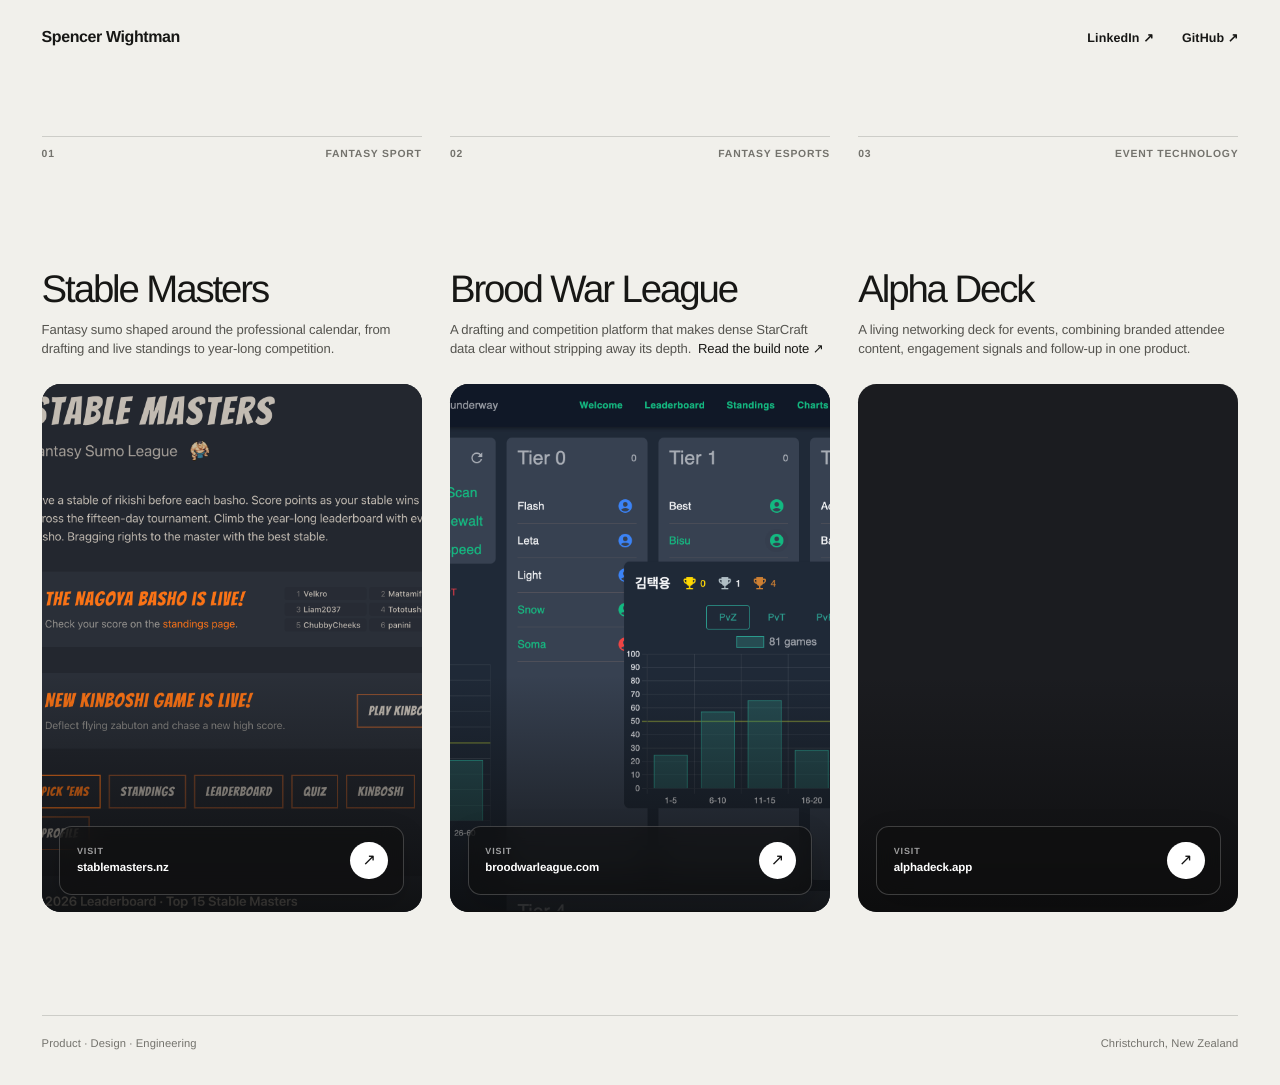
==== index.html @ a22dded6 "images" ====
<!doctype html>
<html lang="en">
	<head>
		<meta charset="utf-8" />
		<meta name="viewport" content="width=device-width, initial-scale=1" />
		<meta
			name="description"
			content="Selected products conceived, designed and built by Spencer Wightman."
		/>
		<meta name="theme-color" content="#f1f0eb" />
		<meta property="og:title" content="Spencer Wightman — Selected work" />
		<meta
			property="og:description"
			content="Products conceived, designed and built from idea to production."
		/>
		<meta property="og:type" content="website" />
		<meta property="og:url" content="https://spencerwightman.com/" />
		<meta property="og:image" content="https://spencerwightman.com/images/og.png" />
		<meta name="twitter:card" content="summary_large_image" />
		<meta name="twitter:title" content="Spencer Wightman — Selected work" />
		<meta
			name="twitter:description"
			content="Products conceived, designed and built from idea to production."
		/>
		<meta name="twitter:image" content="https://spencerwightman.com/images/og.png" />
		<title>Spencer Wightman — Selected work</title>
		<link rel="stylesheet" href="assets/css/minimal.css" />
	</head>
	<body>
		<a class="skip-link" href="#work">Skip to selected work</a>

		<header class="site-header">
			<a class="name" href="/" aria-label="Spencer Wightman, home">
				Spencer Wightman
			</a>
			<nav aria-label="External links">
				<a href="https://www.linkedin.com/in/spencer-wightman/" target="_blank" rel="noreferrer">
					LinkedIn <span aria-hidden="true">↗</span>
				</a>
				<a href="https://github.com/spencerwightman" target="_blank" rel="noreferrer">
					GitHub <span aria-hidden="true">↗</span>
				</a>
			</nav>
		</header>

		<main id="work">
			<h1 class="visually-hidden">Selected work by Spencer Wightman</h1>

			<section class="project-grid" aria-label="Selected products">
				<article class="project-card">
					<header class="project-card__header">
						<div class="project-card__meta">
							<span>01</span>
							<span>Fantasy sport</span>
						</div>
						<h2>Stable Masters</h2>
						<p>
							Fantasy sumo shaped around the professional calendar, from drafting and
							live standings to year-long competition.
						</p>
					</header>

					<a
						class="project-card__visual project-card__visual--stable"
						href="https://stablemasters.nz/"
						target="_blank"
						rel="noreferrer"
						aria-label="Visit Stable Masters"
					>
						<img
							src="images/work/stable-masters.png"
							alt="Stable Masters fantasy sumo homepage"
							width="2850"
							height="1622"
							decoding="async"
						/>
						<span class="project-card__shade" aria-hidden="true"></span>
						<span class="project-card__footer">
							<span>
								<small>Visit</small>
								stablemasters.nz
							</span>
							<span class="project-card__arrow" aria-hidden="true">↗</span>
						</span>
					</a>
				</article>

				<article class="project-card">
					<header class="project-card__header">
						<div class="project-card__meta">
							<span>02</span>
							<span>Fantasy esports</span>
						</div>
						<h2>Brood War League</h2>
						<p>
							A drafting and competition platform that makes dense StarCraft data
							clear without stripping away its depth.
							<a
								class="inline-link"
								href="https://medium.com/@spencerwightman/brood-war-league-86530941b902"
								target="_blank"
								rel="noreferrer"
							>Read the build note ↗</a>
						</p>
					</header>

					<a
						class="project-card__visual project-card__visual--brood"
						href="https://broodwarleague.com/"
						target="_blank"
						rel="noreferrer"
						aria-label="Visit Brood War League"
					>
						<img
							src="images/work/brood-war-league.png"
							alt="Brood War League draft interface with a Tier 1 player statistics panel open"
							width="2880"
							height="1558"
							loading="lazy"
							decoding="async"
						/>
						<span class="project-card__shade" aria-hidden="true"></span>
						<span class="project-card__footer">
							<span>
								<small>Visit</small>
								broodwarleague.com
							</span>
							<span class="project-card__arrow" aria-hidden="true">↗</span>
						</span>
					</a>
				</article>

				<article class="project-card">
					<header class="project-card__header">
						<div class="project-card__meta">
							<span>03</span>
							<span>Event technology</span>
						</div>
						<h2>Alpha Deck</h2>
						<p>
							A living networking deck for events, combining branded attendee
							content, engagement signals and follow-up in one product.
						</p>
					</header>

					<a
						class="project-card__visual project-card__visual--alpha"
						href="https://alphadeck.app/"
						target="_blank"
						rel="noreferrer"
						aria-label="Visit Alpha Deck"
					>
						<img
							src="images/work/alpha-deck.png"
							alt="Alpha Deck product gallery showing event-deck interfaces on mobile devices"
							width="2880"
							height="1620"
							loading="lazy"
							decoding="async"
						/>
						<span class="project-card__shade" aria-hidden="true"></span>
						<span class="project-card__footer">
							<span>
								<small>Visit</small>
								alphadeck.app
							</span>
							<span class="project-card__arrow" aria-hidden="true">↗</span>
						</span>
					</a>
				</article>
			</section>
		</main>

		<footer class="page-footer">
			<p>Product · Design · Engineering</p>
			<p>Christchurch, New Zealand</p>
		</footer>
	</body>
</html>
---- assets/css/minimal.css ----
:root {
	--paper: #f1f0eb;
	--ink: #171715;
	--muted: #74736d;
	--line: rgba(23, 23, 21, 0.16);
	--card-radius: 1.15rem;
	--page-pad: clamp(1.25rem, 3.25vw, 3.75rem);
}

* {
	box-sizing: border-box;
}

html {
	background: var(--paper);
	color: var(--ink);
	font-family: "Helvetica Neue", Helvetica, Arial, sans-serif;
	font-kerning: normal;
	text-rendering: geometricPrecision;
}

body {
	min-width: 20rem;
	margin: 0;
	background: var(--paper);
}

a {
	color: inherit;
	text-decoration: none;
}

a:focus-visible {
	outline: 2px solid var(--ink);
	outline-offset: 4px;
}

.skip-link {
	position: fixed;
	z-index: 20;
	top: 0.75rem;
	left: 0.75rem;
	padding: 0.7rem 0.85rem;
	background: var(--ink);
	color: var(--paper);
	font-size: 0.8rem;
	transform: translateY(-150%);
	transition: transform 160ms ease;
}

.skip-link:focus {
	transform: translateY(0);
}

.site-header {
	display: flex;
	width: 100%;
	padding: 1.8rem var(--page-pad) 0;
	justify-content: space-between;
	align-items: baseline;
}

.name {
	font-size: clamp(1rem, 1.15vw, 1.2rem);
	font-weight: 650;
	letter-spacing: -0.025em;
}

.site-header nav {
	display: flex;
	gap: clamp(1rem, 2.2vw, 2rem);
}

.site-header nav a {
	position: relative;
	font-size: 0.78rem;
	font-weight: 600;
	letter-spacing: 0.01em;
}

.site-header nav a::after,
.inline-link::after {
	position: absolute;
	right: 0;
	bottom: -0.25rem;
	left: 0;
	height: 1px;
	background: currentColor;
	content: "";
	transform: scaleX(0);
	transform-origin: right;
	transition: transform 180ms ease;
}

.site-header nav a:hover::after,
.site-header nav a:focus-visible::after,
.inline-link:hover::after,
.inline-link:focus-visible::after {
	transform: scaleX(1);
	transform-origin: left;
}

main {
	padding: clamp(4.5rem, 7vw, 7rem) var(--page-pad) clamp(5rem, 8vw, 8rem);
}

.visually-hidden {
	position: absolute;
	width: 1px;
	height: 1px;
	padding: 0;
	overflow: hidden;
	clip: rect(0, 0, 0, 0);
	white-space: nowrap;
	border: 0;
}

.project-grid {
	display: grid;
	width: min(100%, 101rem);
	margin: 0 auto;
	grid-template-columns: repeat(3, minmax(0, 1fr));
	gap: clamp(1.2rem, 2.2vw, 2.5rem);
}

.project-card {
	min-width: 0;
}

.project-card__header {
	display: flex;
	min-height: 15.5rem;
	padding: 0 0 clamp(1.35rem, 2vw, 2rem);
	flex-direction: column;
	border-top: 1px solid var(--line);
}

.project-card__meta {
	display: flex;
	padding-top: 0.75rem;
	justify-content: space-between;
	color: var(--muted);
	font-size: 0.65rem;
	font-weight: 650;
	letter-spacing: 0.075em;
	text-transform: uppercase;
}

.project-card h2 {
	margin: auto 0 0.7rem;
	font-size: clamp(2rem, 3vw, 3.35rem);
	font-weight: 500;
	letter-spacing: -0.055em;
	line-height: 0.96;
}

.project-card__header > p {
	max-width: 34rem;
	margin: 0;
	color: #55544f;
	font-size: clamp(0.82rem, 0.95vw, 0.96rem);
	letter-spacing: -0.01em;
	line-height: 1.48;
}

.inline-link {
	position: relative;
	display: inline-block;
	margin-left: 0.25em;
	color: var(--ink);
	white-space: nowrap;
}

.project-card__visual {
	position: relative;
	display: block;
	overflow: hidden;
	aspect-ratio: 0.72;
	border-radius: var(--card-radius);
	background: #1b1c20;
	isolation: isolate;
}

.project-card__visual > img {
	position: absolute;
	z-index: -2;
	inset: 0;
	width: 100%;
	height: 100%;
	object-fit: cover;
	transition: transform 650ms cubic-bezier(0.2, 0.7, 0.2, 1), filter 300ms ease;
}

.project-card__visual--stable > img {
	object-position: 47% 13%;
}

.project-card__visual--brood > img {
	object-position: 51% 5%;
}

.project-card__visual--alpha > img {
	object-position: 49% 4%;
}

.project-card__shade {
	position: absolute;
	z-index: -1;
	inset: 55% 0 0;
	background: linear-gradient(to bottom, transparent, rgba(10, 10, 10, 0.78));
	pointer-events: none;
}

.project-card__footer {
	position: absolute;
	right: 1.1rem;
	bottom: 1.1rem;
	left: 1.1rem;
	display: flex;
	min-height: 4.3rem;
	padding: 0.9rem 0.95rem 0.9rem 1.05rem;
	justify-content: space-between;
	align-items: center;
	border: 1px solid rgba(255, 255, 255, 0.2);
	border-radius: 0.8rem;
	background: rgba(15, 15, 15, 0.58);
	color: #fff;
	box-shadow: 0 0.8rem 2rem rgba(0, 0, 0, 0.14);
	-webkit-backdrop-filter: blur(14px);
	backdrop-filter: blur(14px);
}

.project-card__footer > span:first-child {
	display: flex;
	min-width: 0;
	flex-direction: column;
	font-size: clamp(0.72rem, 0.82vw, 0.85rem);
	font-weight: 550;
	letter-spacing: -0.01em;
	line-height: 1.15;
}

.project-card__footer small {
	margin-bottom: 0.35rem;
	color: rgba(255, 255, 255, 0.6);
	font-size: 0.56rem;
	font-weight: 700;
	letter-spacing: 0.1em;
	text-transform: uppercase;
}

.project-card__arrow {
	display: grid;
	width: 2.35rem;
	height: 2.35rem;
	flex: 0 0 auto;
	place-items: center;
	border-radius: 50%;
	background: #fff;
	color: #111;
	font-size: 1rem;
	transition: transform 220ms ease;
}

.project-card__visual:is(:hover, :focus-visible) > img {
	filter: saturate(1.04) contrast(1.02);
	transform: scale(1.025);
}

.project-card__visual:is(:hover, :focus-visible) .project-card__arrow {
	transform: translate(0.12rem, -0.12rem);
}

.page-footer {
	display: flex;
	margin: 0 var(--page-pad);
	padding: 1.4rem 0 2.2rem;
	justify-content: space-between;
	border-top: 1px solid var(--line);
	color: var(--muted);
	font-size: 0.7rem;
	letter-spacing: 0.01em;
}

.page-footer p {
	margin: 0;
}

@media (max-width: 64rem) {
	.project-grid {
		grid-template-columns: repeat(2, minmax(0, 1fr));
	}

	.project-card__header {
		min-height: 14rem;
	}

	.project-card:last-child {
		grid-column: span 2;
		width: calc(50% - 0.6rem);
	}
}

@media (max-width: 43rem) {
	.site-header {
		padding-top: 1.25rem;
	}

	.site-header nav a {
		font-size: 0.72rem;
	}

	.site-header nav a span {
		display: none;
	}

	main {
		padding-top: 4rem;
	}

	.project-grid {
		grid-template-columns: 1fr;
		gap: 4.5rem;
	}

	.project-card:last-child {
		width: 100%;
		grid-column: auto;
	}

	.project-card__header {
		min-height: 12.5rem;
	}

	.project-card h2 {
		font-size: clamp(2.5rem, 14vw, 4.4rem);
	}

	.project-card__header > p {
		font-size: 0.9rem;
	}

	.project-card__footer {
		right: 0.8rem;
		bottom: 0.8rem;
		left: 0.8rem;
	}

	.page-footer {
		gap: 1rem;
		flex-direction: column;
	}
}

@media (prefers-reduced-motion: reduce) {
	* {
		scroll-behavior: auto !important;
		transition-duration: 0.01ms !important;
	}
}
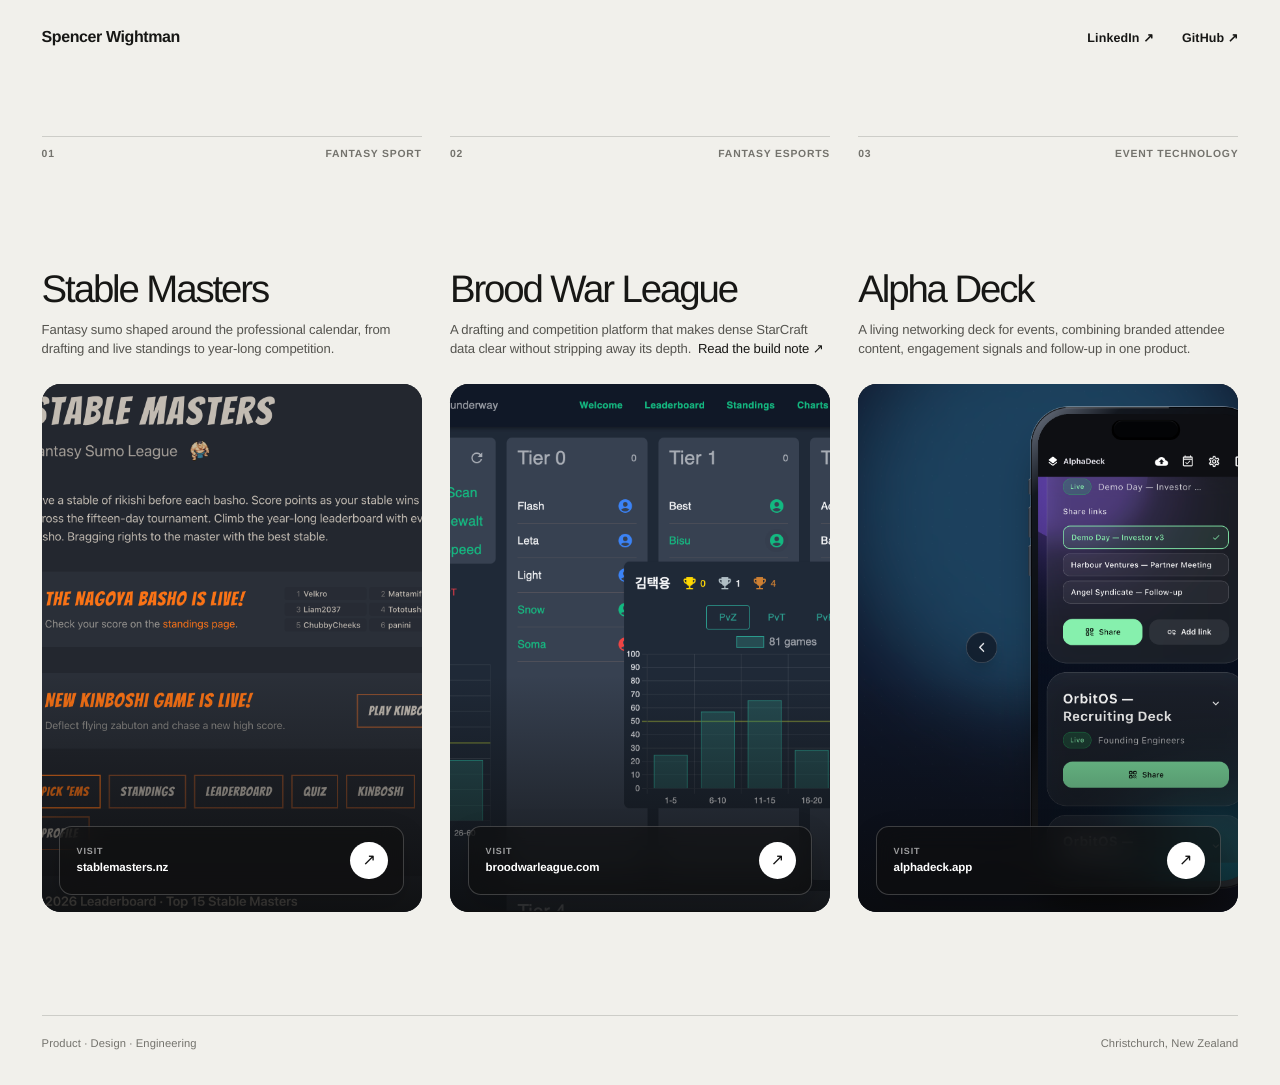
==== commit 78ce8e96: "mobile arrow" ====
--- a/index.html
+++ b/index.html
@@ -100,7 +100,7 @@
 								href="https://medium.com/@spencerwightman/brood-war-league-86530941b902"
 								target="_blank"
 								rel="noreferrer"
-							>Read the build note ↗</a>
+							>Read the build note <span class="inline-arrow" aria-hidden="true">↗</span></a>
 						</p>
 					</header>
 
--- a/assets/css/minimal.css
+++ b/assets/css/minimal.css
@@ -346,6 +346,28 @@
 		left: 0.8rem;
 	}
 
+	.inline-arrow,
+	.project-card__arrow {
+		font-size: 0;
+	}
+
+	.inline-arrow::before,
+	.project-card__arrow::before {
+		font-family: Arial, Helvetica, sans-serif;
+		font-weight: 400;
+		content: "\2192\FE0E";
+	}
+
+	.inline-arrow::before {
+		font-size: 0.95rem;
+	}
+
+	.project-card__arrow::before {
+		font-size: 1.2rem;
+		line-height: 1;
+		transform: translateY(0.15em);
+	}
+
 	.page-footer {
 		gap: 1rem;
 		flex-direction: column;
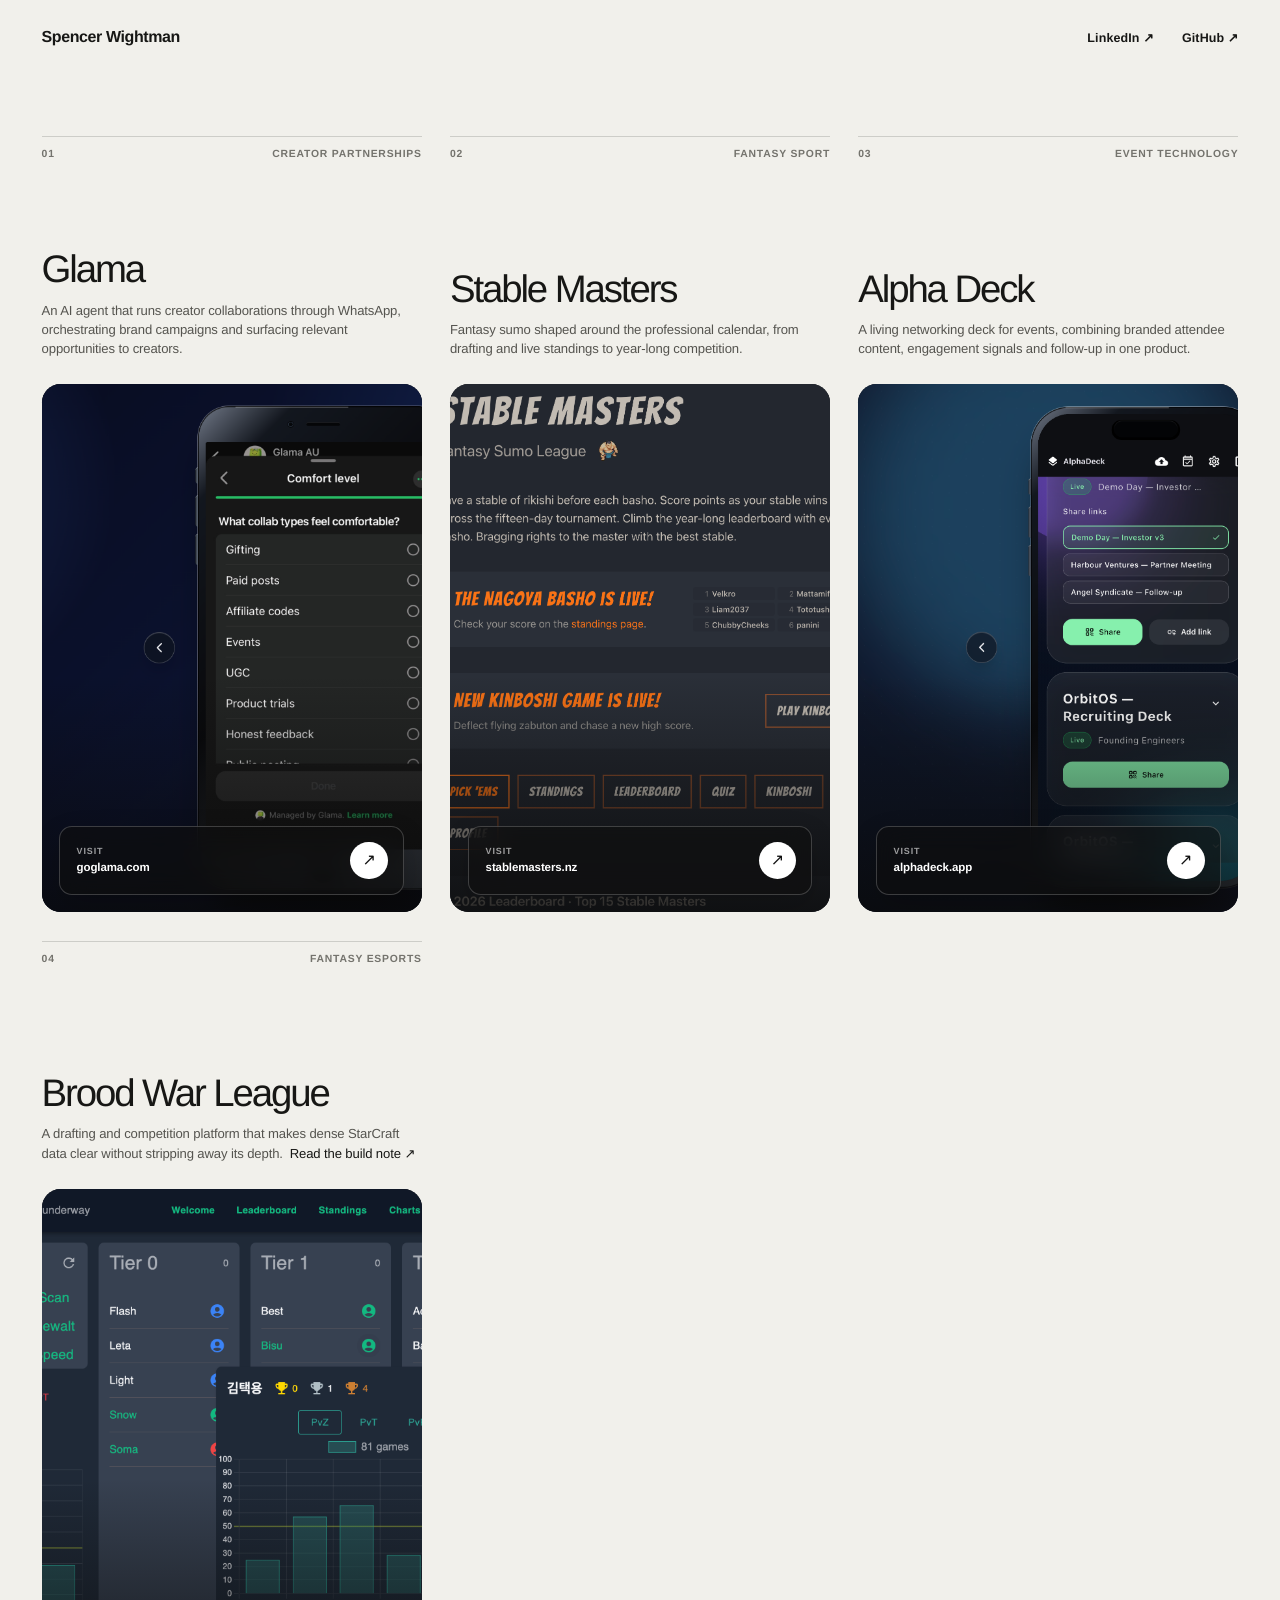
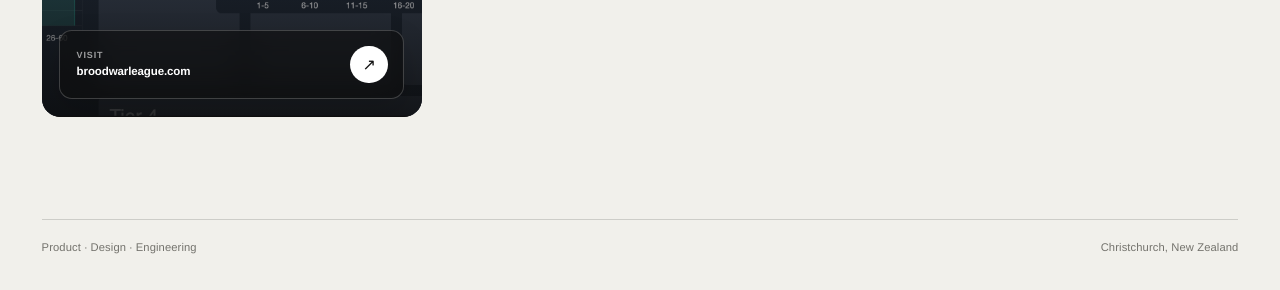
==== commit a582f190: "add glama" ====
--- a/index.html
+++ b/index.html
@@ -51,6 +51,46 @@
 					<header class="project-card__header">
 						<div class="project-card__meta">
 							<span>01</span>
+							<span>Creator partnerships</span>
+						</div>
+						<h2>Glama</h2>
+						<p>
+							An AI agent that runs creator collaborations through WhatsApp,
+							orchestrating brand campaigns and surfacing relevant opportunities to
+							creators.
+						</p>
+					</header>
+
+					<a
+						class="project-card__visual project-card__visual--glama"
+						href="https://goglama.com/"
+						target="_blank"
+						rel="noreferrer"
+						aria-label="Visit Glama"
+					>
+						<img
+							src="images/work/glama.png"
+							alt="Glama product gallery showing its creator onboarding flow in WhatsApp"
+							width="2880"
+							height="1622"
+							loading="lazy"
+							decoding="async"
+						/>
+						<span class="project-card__shade" aria-hidden="true"></span>
+						<span class="project-card__footer">
+							<span>
+								<small>Visit</small>
+								goglama.com
+							</span>
+							<span class="project-card__arrow" aria-hidden="true">↗</span>
+						</span>
+					</a>
+				</article>
+
+				<article class="project-card">
+					<header class="project-card__header">
+						<div class="project-card__meta">
+							<span>02</span>
 							<span>Fantasy sport</span>
 						</div>
 						<h2>Stable Masters</h2>
@@ -88,7 +128,46 @@
 				<article class="project-card">
 					<header class="project-card__header">
 						<div class="project-card__meta">
-							<span>02</span>
+							<span>03</span>
+							<span>Event technology</span>
+						</div>
+						<h2>Alpha Deck</h2>
+						<p>
+							A living networking deck for events, combining branded attendee
+							content, engagement signals and follow-up in one product.
+						</p>
+					</header>
+
+					<a
+						class="project-card__visual project-card__visual--alpha"
+						href="https://alphadeck.app/"
+						target="_blank"
+						rel="noreferrer"
+						aria-label="Visit Alpha Deck"
+					>
+						<img
+							src="images/work/alpha-deck.png"
+							alt="Alpha Deck product gallery showing event-deck interfaces on mobile devices"
+							width="2880"
+							height="1620"
+							loading="lazy"
+							decoding="async"
+						/>
+						<span class="project-card__shade" aria-hidden="true"></span>
+						<span class="project-card__footer">
+							<span>
+								<small>Visit</small>
+								alphadeck.app
+							</span>
+							<span class="project-card__arrow" aria-hidden="true">↗</span>
+						</span>
+					</a>
+				</article>
+
+				<article class="project-card">
+					<header class="project-card__header">
+						<div class="project-card__meta">
+							<span>04</span>
 							<span>Fantasy esports</span>
 						</div>
 						<h2>Brood War League</h2>
@@ -129,45 +208,6 @@
 						</span>
 					</a>
 				</article>
-
-				<article class="project-card">
-					<header class="project-card__header">
-						<div class="project-card__meta">
-							<span>03</span>
-							<span>Event technology</span>
-						</div>
-						<h2>Alpha Deck</h2>
-						<p>
-							A living networking deck for events, combining branded attendee
-							content, engagement signals and follow-up in one product.
-						</p>
-					</header>
-
-					<a
-						class="project-card__visual project-card__visual--alpha"
-						href="https://alphadeck.app/"
-						target="_blank"
-						rel="noreferrer"
-						aria-label="Visit Alpha Deck"
-					>
-						<img
-							src="images/work/alpha-deck.png"
-							alt="Alpha Deck product gallery showing event-deck interfaces on mobile devices"
-							width="2880"
-							height="1620"
-							loading="lazy"
-							decoding="async"
-						/>
-						<span class="project-card__shade" aria-hidden="true"></span>
-						<span class="project-card__footer">
-							<span>
-								<small>Visit</small>
-								alphadeck.app
-							</span>
-							<span class="project-card__arrow" aria-hidden="true">↗</span>
-						</span>
-					</a>
-				</article>
 			</section>
 		</main>
 
--- a/assets/css/minimal.css
+++ b/assets/css/minimal.css
@@ -203,6 +203,14 @@
 	object-position: 49% 4%;
 }
 
+.project-card__visual--glama {
+	background: #080a09;
+}
+
+.project-card__visual--glama > img {
+	object-position: 50% 0;
+}
+
 .project-card__shade {
 	position: absolute;
 	z-index: -1;
@@ -286,6 +294,17 @@
 	margin: 0;
 }
 
+@media (min-width: 84rem) {
+	.project-grid {
+		grid-template-columns: repeat(4, minmax(0, 1fr));
+		gap: clamp(1.75rem, 2.4vw, 2.5rem);
+	}
+
+	.project-card h2 {
+		font-size: clamp(2rem, 2.45vw, 2.625rem);
+	}
+}
+
 @media (max-width: 64rem) {
 	.project-grid {
 		grid-template-columns: repeat(2, minmax(0, 1fr));
@@ -294,11 +313,6 @@
 	.project-card__header {
 		min-height: 14rem;
 	}
-
-	.project-card:last-child {
-		grid-column: span 2;
-		width: calc(50% - 0.6rem);
-	}
 }
 
 @media (max-width: 43rem) {
@@ -321,11 +335,6 @@
 	.project-grid {
 		grid-template-columns: 1fr;
 		gap: 4.5rem;
-	}
-
-	.project-card:last-child {
-		width: 100%;
-		grid-column: auto;
 	}
 
 	.project-card__header {
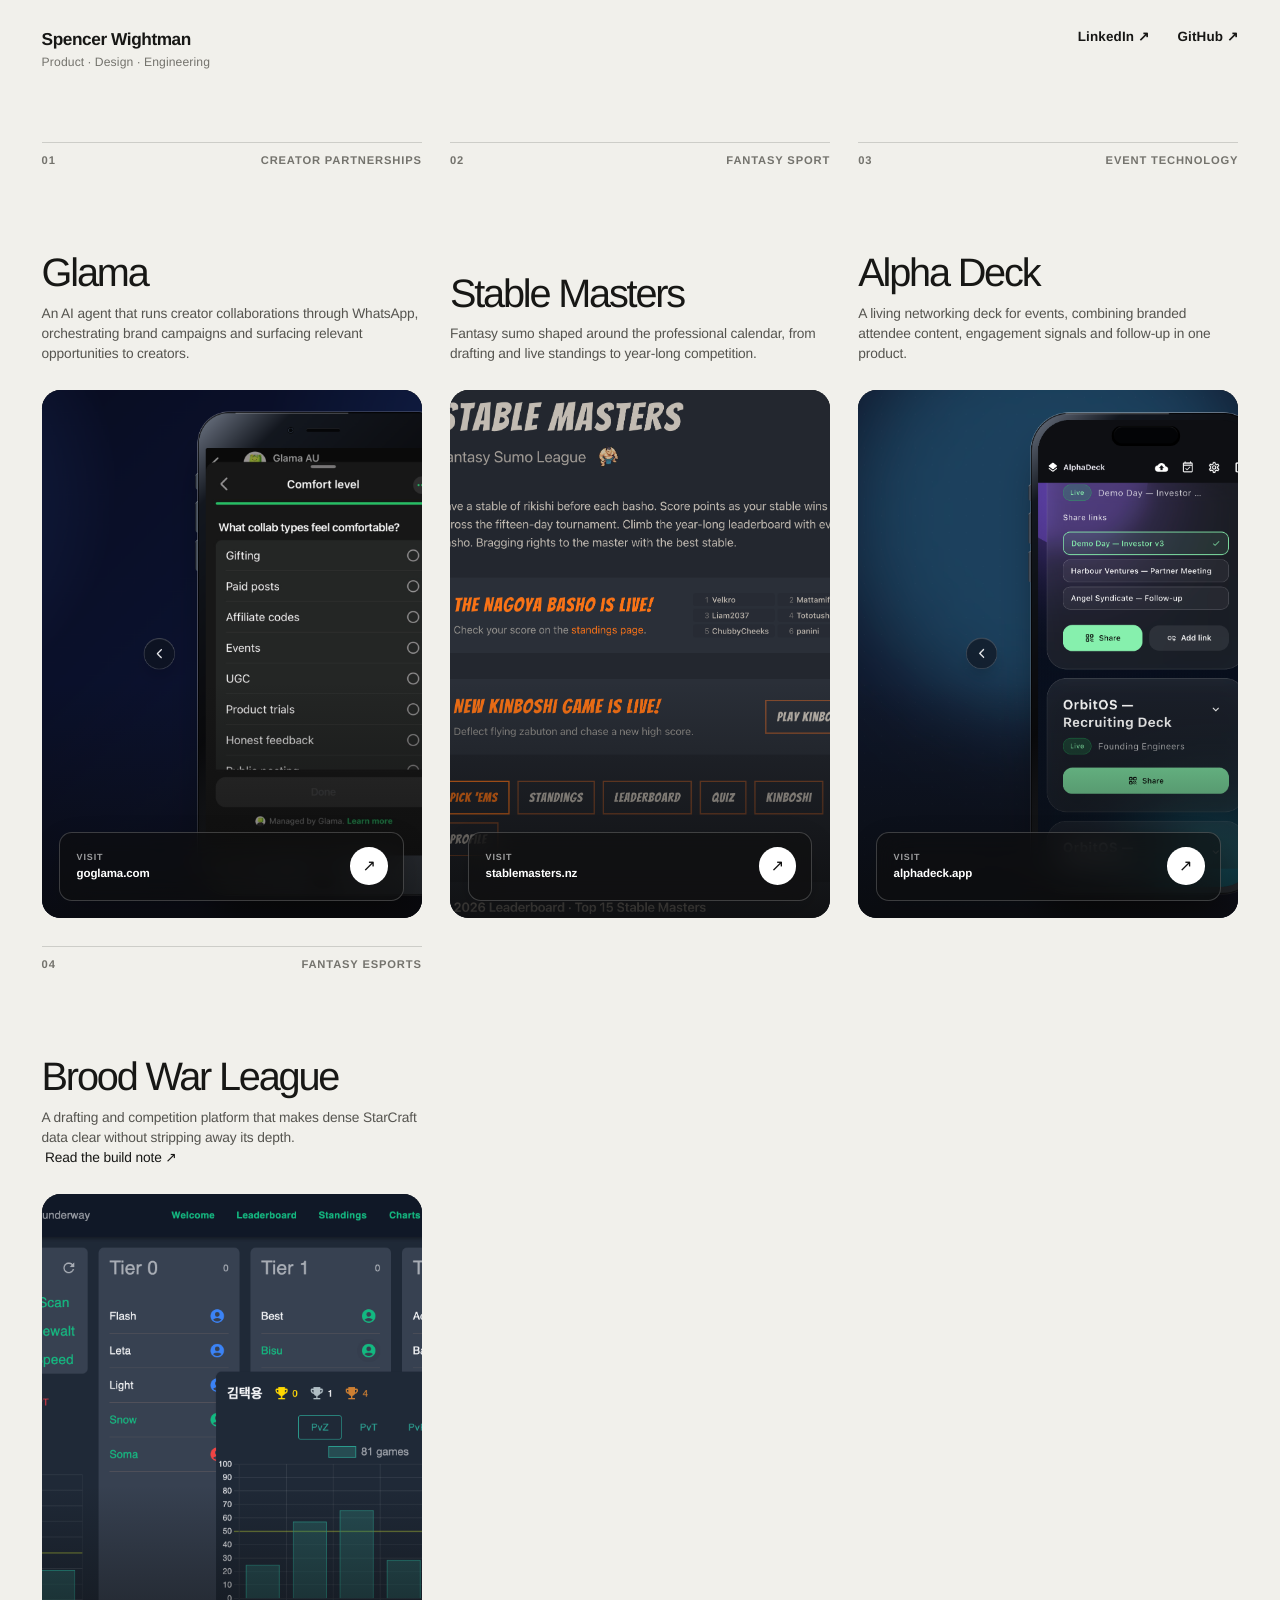
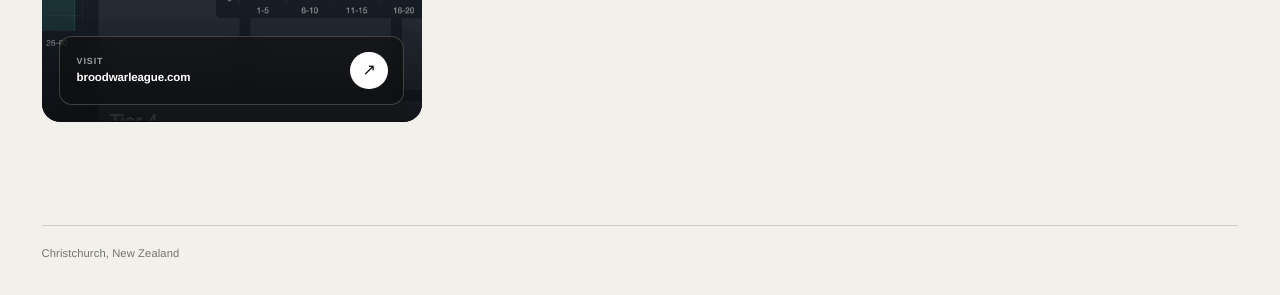
==== commit 2198996a: "styling, text sizing, mobile" ====
--- a/index.html
+++ b/index.html
@@ -30,9 +30,10 @@
 		<a class="skip-link" href="#work">Skip to selected work</a>
 
 		<header class="site-header">
-			<a class="name" href="/" aria-label="Spencer Wightman, home">
-				Spencer Wightman
-			</a>
+			<div class="site-identity">
+				<p class="name">Spencer Wightman</p>
+				<p class="site-identity__role">Product · Design · Engineering</p>
+			</div>
 			<nav aria-label="External links">
 				<a href="https://www.linkedin.com/in/spencer-wightman/" target="_blank" rel="noreferrer">
 					LinkedIn <span aria-hidden="true">↗</span>
@@ -212,7 +213,6 @@
 		</main>
 
 		<footer class="page-footer">
-			<p>Product · Design · Engineering</p>
 			<p>Christchurch, New Zealand</p>
 		</footer>
 	</body>
--- a/assets/css/minimal.css
+++ b/assets/css/minimal.css
@@ -57,11 +57,25 @@
 	width: 100%;
 	padding: 1.8rem var(--page-pad) 0;
 	justify-content: space-between;
-	align-items: baseline;
+	align-items: flex-start;
+}
+
+.site-identity {
+	display: flex;
+	gap: 0.35rem;
+	flex-direction: column;
+}
+
+.site-identity__role {
+	margin: 0;
+	color: var(--muted);
+	font-size: 0.76rem;
+	letter-spacing: 0.01em;
 }
 
 .name {
-	font-size: clamp(1rem, 1.15vw, 1.2rem);
+	margin: 0;
+	font-size: clamp(1.08rem, 1.24vw, 1.3rem);
 	font-weight: 650;
 	letter-spacing: -0.025em;
 }
@@ -73,7 +87,7 @@
 
 .site-header nav a {
 	position: relative;
-	font-size: 0.78rem;
+	font-size: 0.84rem;
 	font-weight: 600;
 	letter-spacing: 0.01em;
 }
@@ -101,7 +115,10 @@
 }
 
 main {
-	padding: clamp(4.5rem, 7vw, 7rem) var(--page-pad) clamp(5rem, 8vw, 8rem);
+	padding:
+		calc(clamp(4.5rem, 7vw, 7rem) - 1.05rem)
+		var(--page-pad)
+		clamp(5rem, 8vw, 8rem);
 }
 
 .visually-hidden {
@@ -140,7 +157,7 @@
 	padding-top: 0.75rem;
 	justify-content: space-between;
 	color: var(--muted);
-	font-size: 0.65rem;
+	font-size: 0.7rem;
 	font-weight: 650;
 	letter-spacing: 0.075em;
 	text-transform: uppercase;
@@ -148,7 +165,7 @@
 
 .project-card h2 {
 	margin: auto 0 0.7rem;
-	font-size: clamp(2rem, 3vw, 3.35rem);
+	font-size: clamp(2.1rem, 3.1vw, 3.5rem);
 	font-weight: 500;
 	letter-spacing: -0.055em;
 	line-height: 0.96;
@@ -158,7 +175,7 @@
 	max-width: 34rem;
 	margin: 0;
 	color: #55544f;
-	font-size: clamp(0.82rem, 0.95vw, 0.96rem);
+	font-size: clamp(0.86rem, 1vw, 1rem);
 	letter-spacing: -0.01em;
 	line-height: 1.48;
 }
@@ -301,7 +318,7 @@
 	}
 
 	.project-card h2 {
-		font-size: clamp(2rem, 2.45vw, 2.625rem);
+		font-size: clamp(2.1rem, 2.55vw, 2.75rem);
 	}
 }
 
@@ -317,11 +334,38 @@
 
 @media (max-width: 43rem) {
 	.site-header {
+		display: grid;
 		padding-top: 1.25rem;
+		grid-template-columns: 1fr;
+		row-gap: 0.35rem;
+		align-items: baseline;
+	}
+
+	.site-identity {
+		display: contents;
+	}
+
+	.name {
+		grid-column: 1;
+		grid-row: 1;
+		font-size: 1.15rem;
+	}
+
+	.site-identity__role {
+		grid-column: 1;
+		grid-row: 2;
+		font-size: 0.78rem;
+	}
+
+	.site-header nav {
+		grid-column: 1;
+		grid-row: 3;
+		gap: 0.9rem;
+		justify-self: start;
 	}
 
 	.site-header nav a {
-		font-size: 0.72rem;
+		font-size: 0.8rem;
 	}
 
 	.site-header nav a span {
@@ -329,24 +373,33 @@
 	}
 
 	main {
-		padding-top: 4rem;
+		padding-top: 1.05rem;
 	}
 
 	.project-grid {
 		grid-template-columns: 1fr;
-		gap: 4.5rem;
+		gap: 3.5rem;
 	}
 
 	.project-card__header {
-		min-height: 12.5rem;
+		min-height: 10.75rem;
+	}
+
+	.project-card__meta {
+		font-size: 0.67rem;
 	}
 
 	.project-card h2 {
-		font-size: clamp(2.5rem, 14vw, 4.4rem);
+		margin-top: 1.65rem;
+		font-size: clamp(2.35rem, 12vw, 3.5rem);
 	}
 
 	.project-card__header > p {
 		font-size: 0.9rem;
+	}
+
+	.project-card__visual {
+		aspect-ratio: 0.9;
 	}
 
 	.project-card__footer {
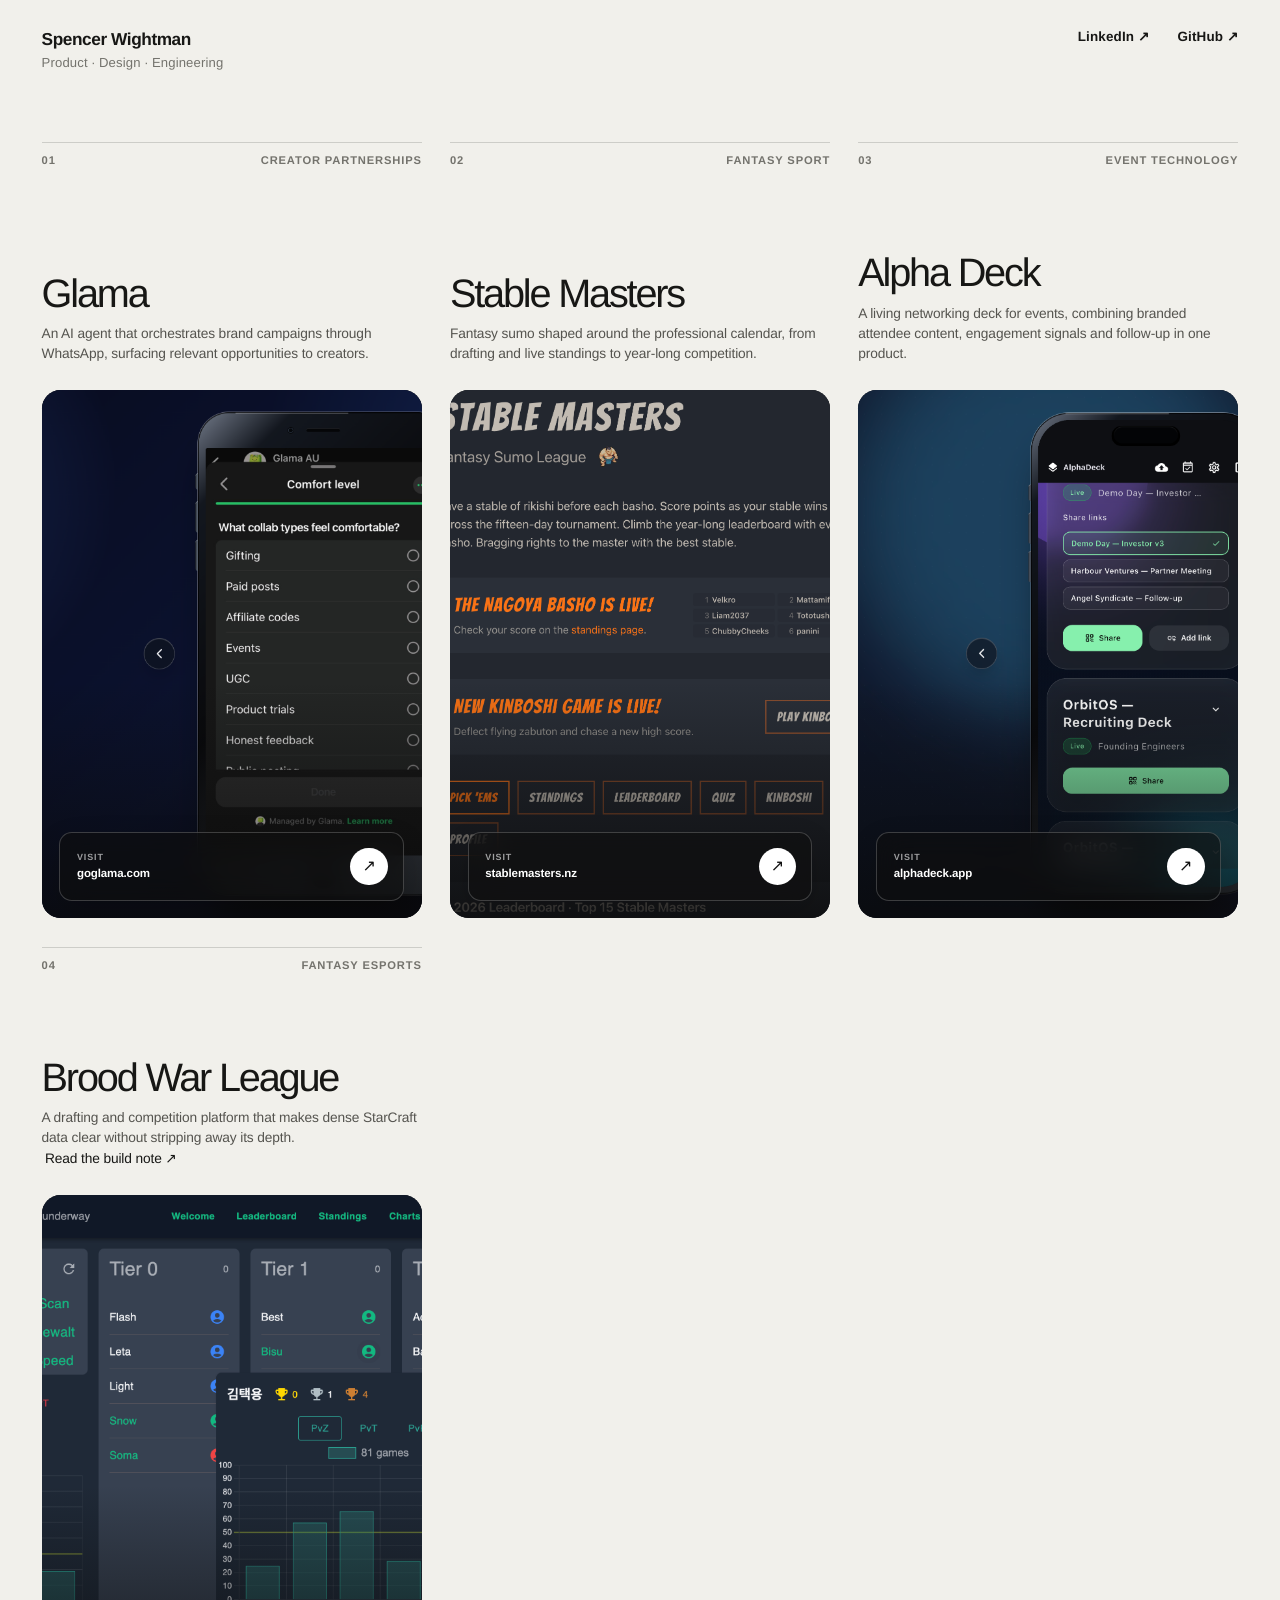
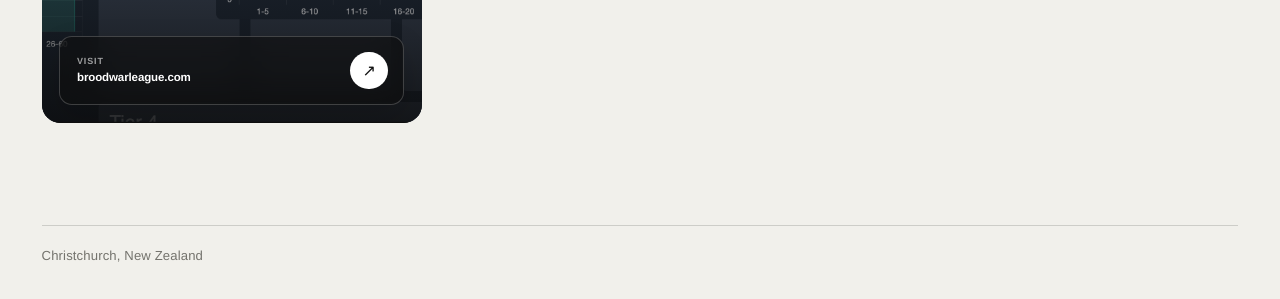
==== commit c70ce295: "sizing, wording" ====
--- a/index.html
+++ b/index.html
@@ -56,9 +56,8 @@
 						</div>
 						<h2>Glama</h2>
 						<p>
-							An AI agent that runs creator collaborations through WhatsApp,
-							orchestrating brand campaigns and surfacing relevant opportunities to
-							creators.
+							An AI agent that orchestrates brand campaigns through WhatsApp, surfacing
+							relevant opportunities to creators.
 						</p>
 					</header>
 
--- a/assets/css/minimal.css
+++ b/assets/css/minimal.css
@@ -69,7 +69,7 @@
 .site-identity__role {
 	margin: 0;
 	color: var(--muted);
-	font-size: 0.76rem;
+	font-size: 0.82rem;
 	letter-spacing: 0.01em;
 }
 
@@ -116,7 +116,7 @@
 
 main {
 	padding:
-		calc(clamp(4.5rem, 7vw, 7rem) - 1.05rem)
+		calc(clamp(4.5rem, 7vw, 7rem) - 1.1rem)
 		var(--page-pad)
 		clamp(5rem, 8vw, 8rem);
 }
@@ -303,7 +303,7 @@
 	justify-content: space-between;
 	border-top: 1px solid var(--line);
 	color: var(--muted);
-	font-size: 0.7rem;
+	font-size: 0.82rem;
 	letter-spacing: 0.01em;
 }
 
@@ -354,7 +354,7 @@
 	.site-identity__role {
 		grid-column: 1;
 		grid-row: 2;
-		font-size: 0.78rem;
+		font-size: 0.84rem;
 	}
 
 	.site-header nav {
@@ -373,7 +373,7 @@
 	}
 
 	main {
-		padding-top: 1.05rem;
+		padding-top: 1rem;
 	}
 
 	.project-grid {
@@ -433,6 +433,7 @@
 	.page-footer {
 		gap: 1rem;
 		flex-direction: column;
+		font-size: 0.84rem;
 	}
 }
 
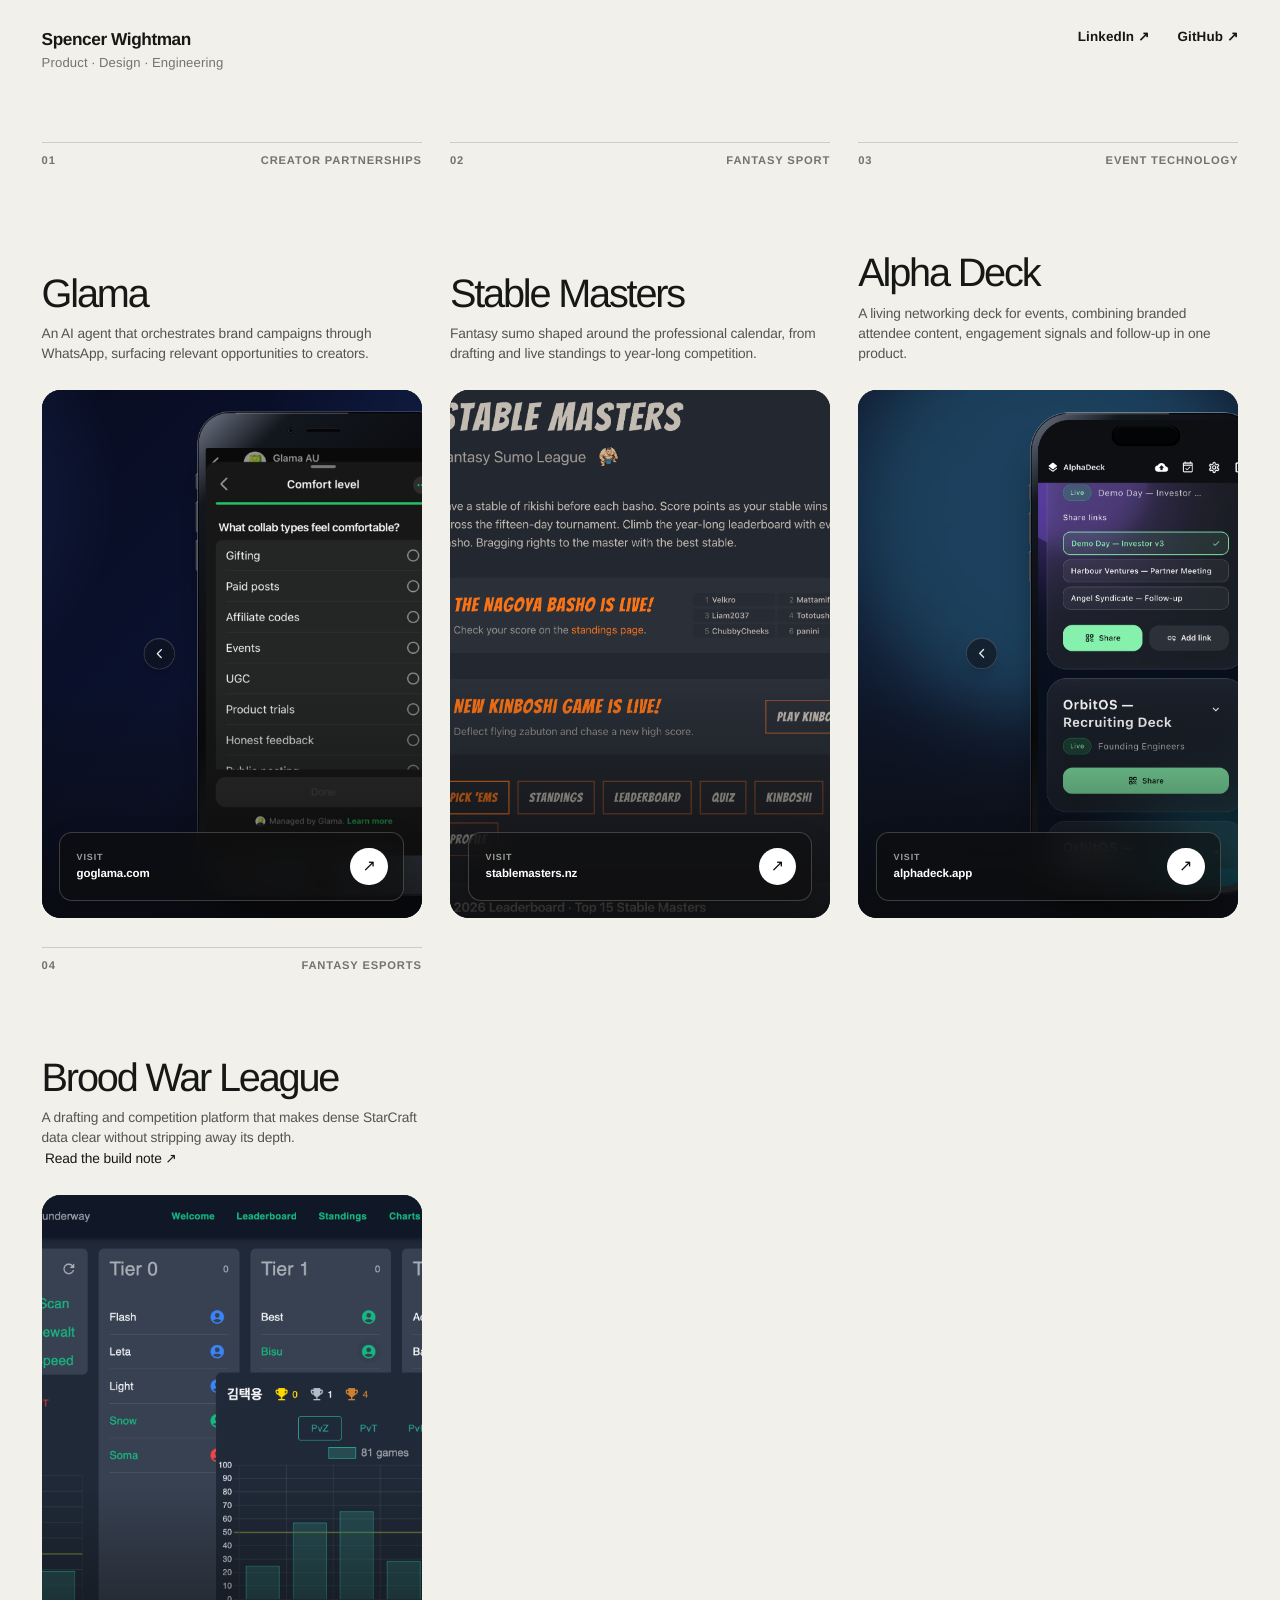
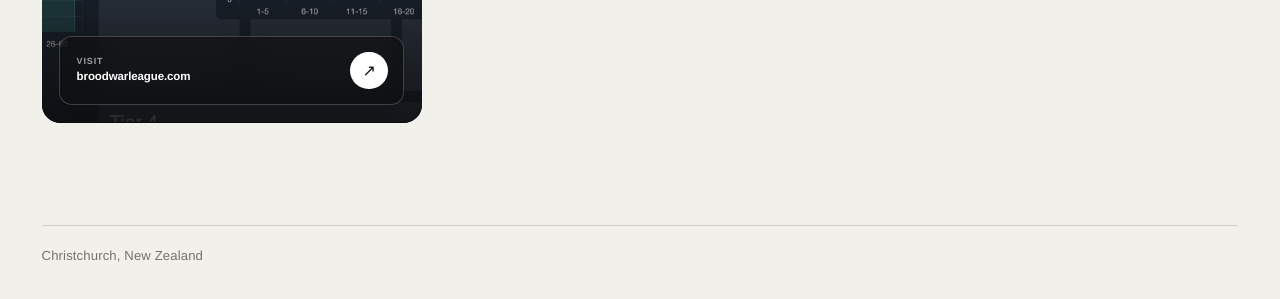
==== commit c243a994: "robot block" ====
--- a/index.html
+++ b/index.html
@@ -3,6 +3,7 @@
 	<head>
 		<meta charset="utf-8" />
 		<meta name="viewport" content="width=device-width, initial-scale=1" />
+		<meta name="robots" content="noindex, nofollow, noarchive, nosnippet, noimageindex" />
 		<meta
 			name="description"
 			content="Selected products conceived, designed and built by Spencer Wightman."
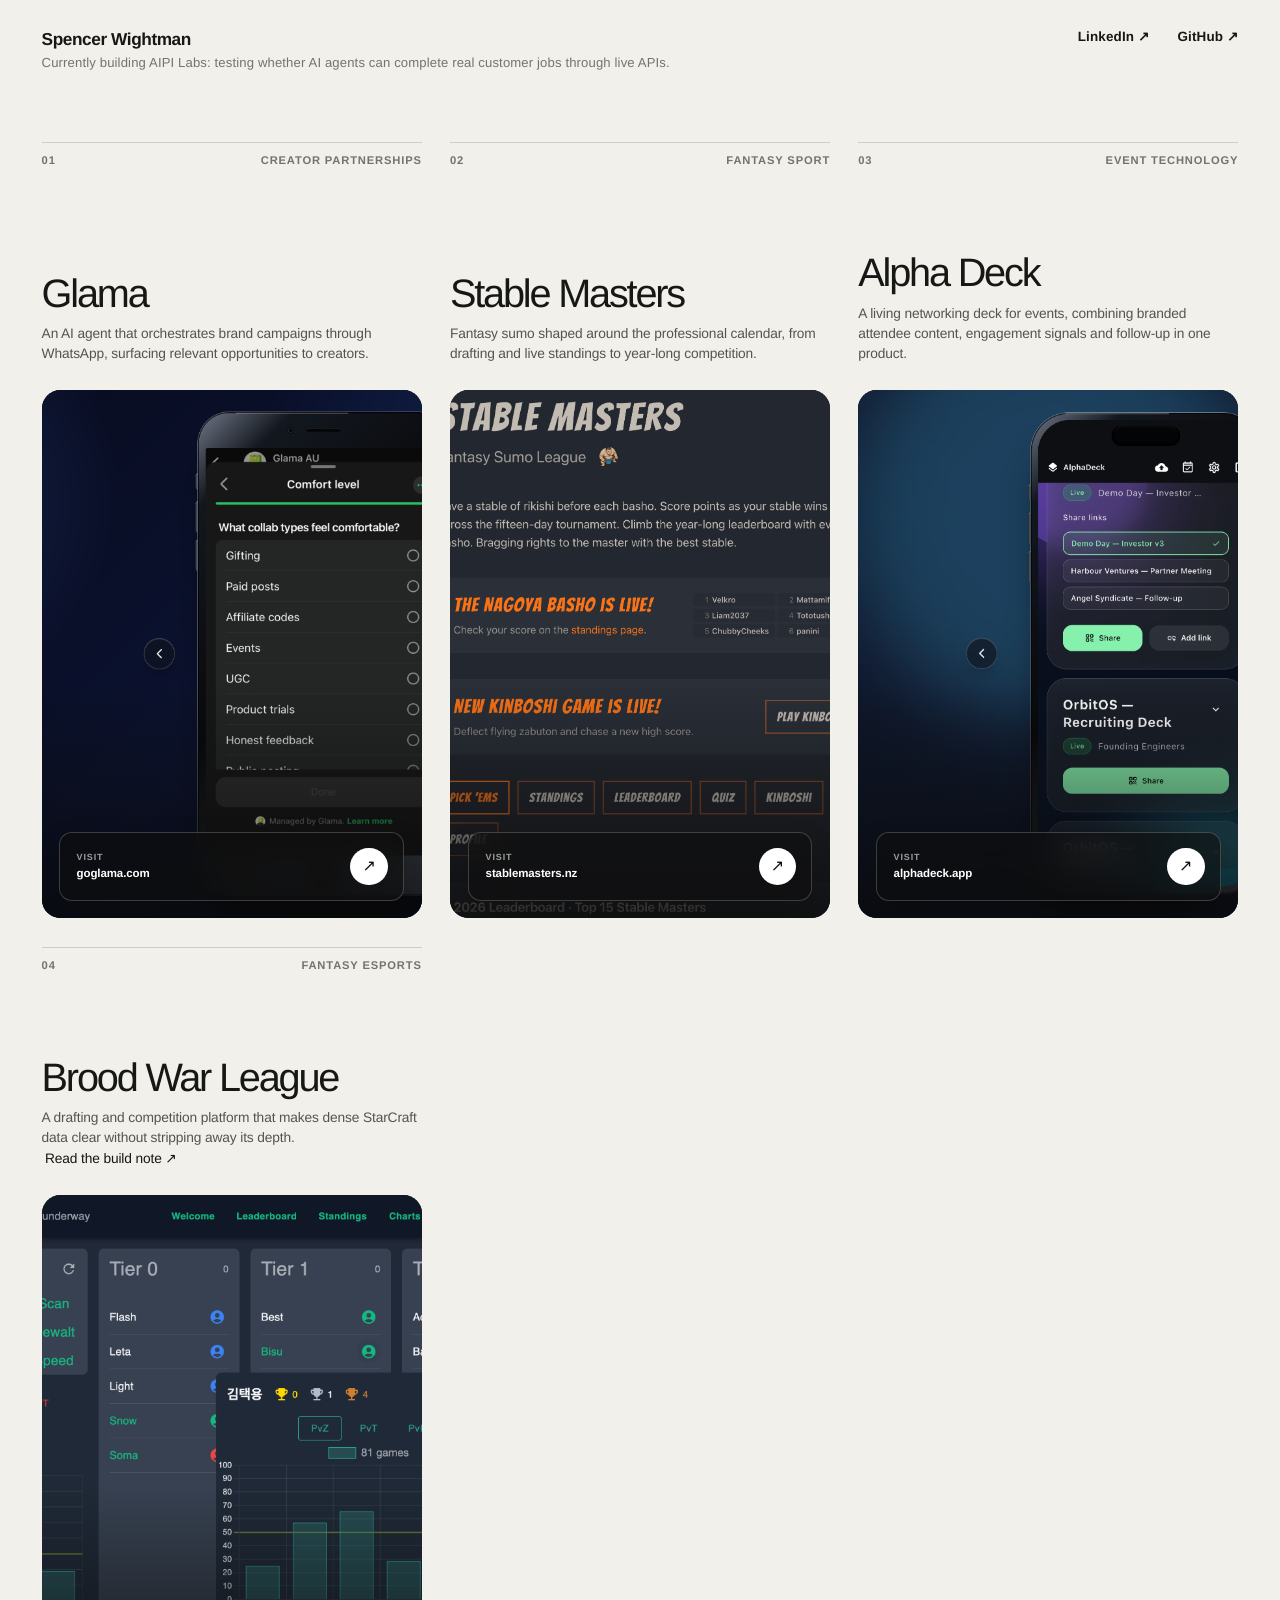
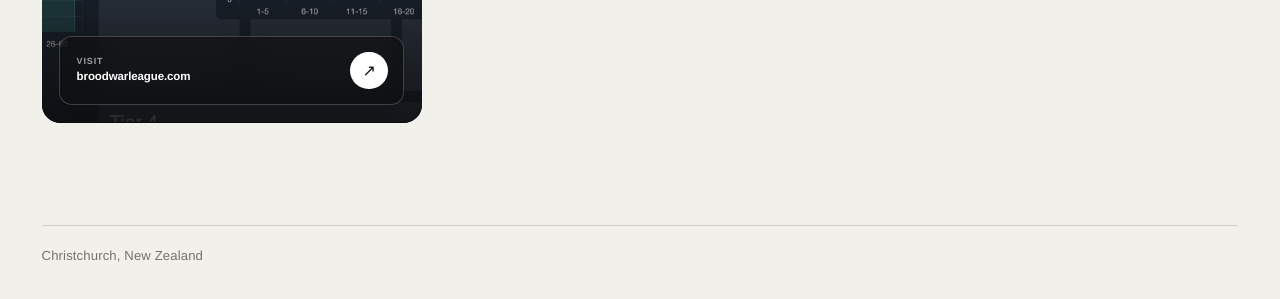
==== commit 13564d2c: "Subheader" ====
--- a/index.html
+++ b/index.html
@@ -33,7 +33,9 @@
 		<header class="site-header">
 			<div class="site-identity">
 				<p class="name">Spencer Wightman</p>
-				<p class="site-identity__role">Product · Design · Engineering</p>
+				<p class="site-identity__role">
+					Currently building AIPI Labs: testing whether AI agents can complete real customer jobs through live APIs.
+				</p>
 			</div>
 			<nav aria-label="External links">
 				<a href="https://www.linkedin.com/in/spencer-wightman/" target="_blank" rel="noreferrer">
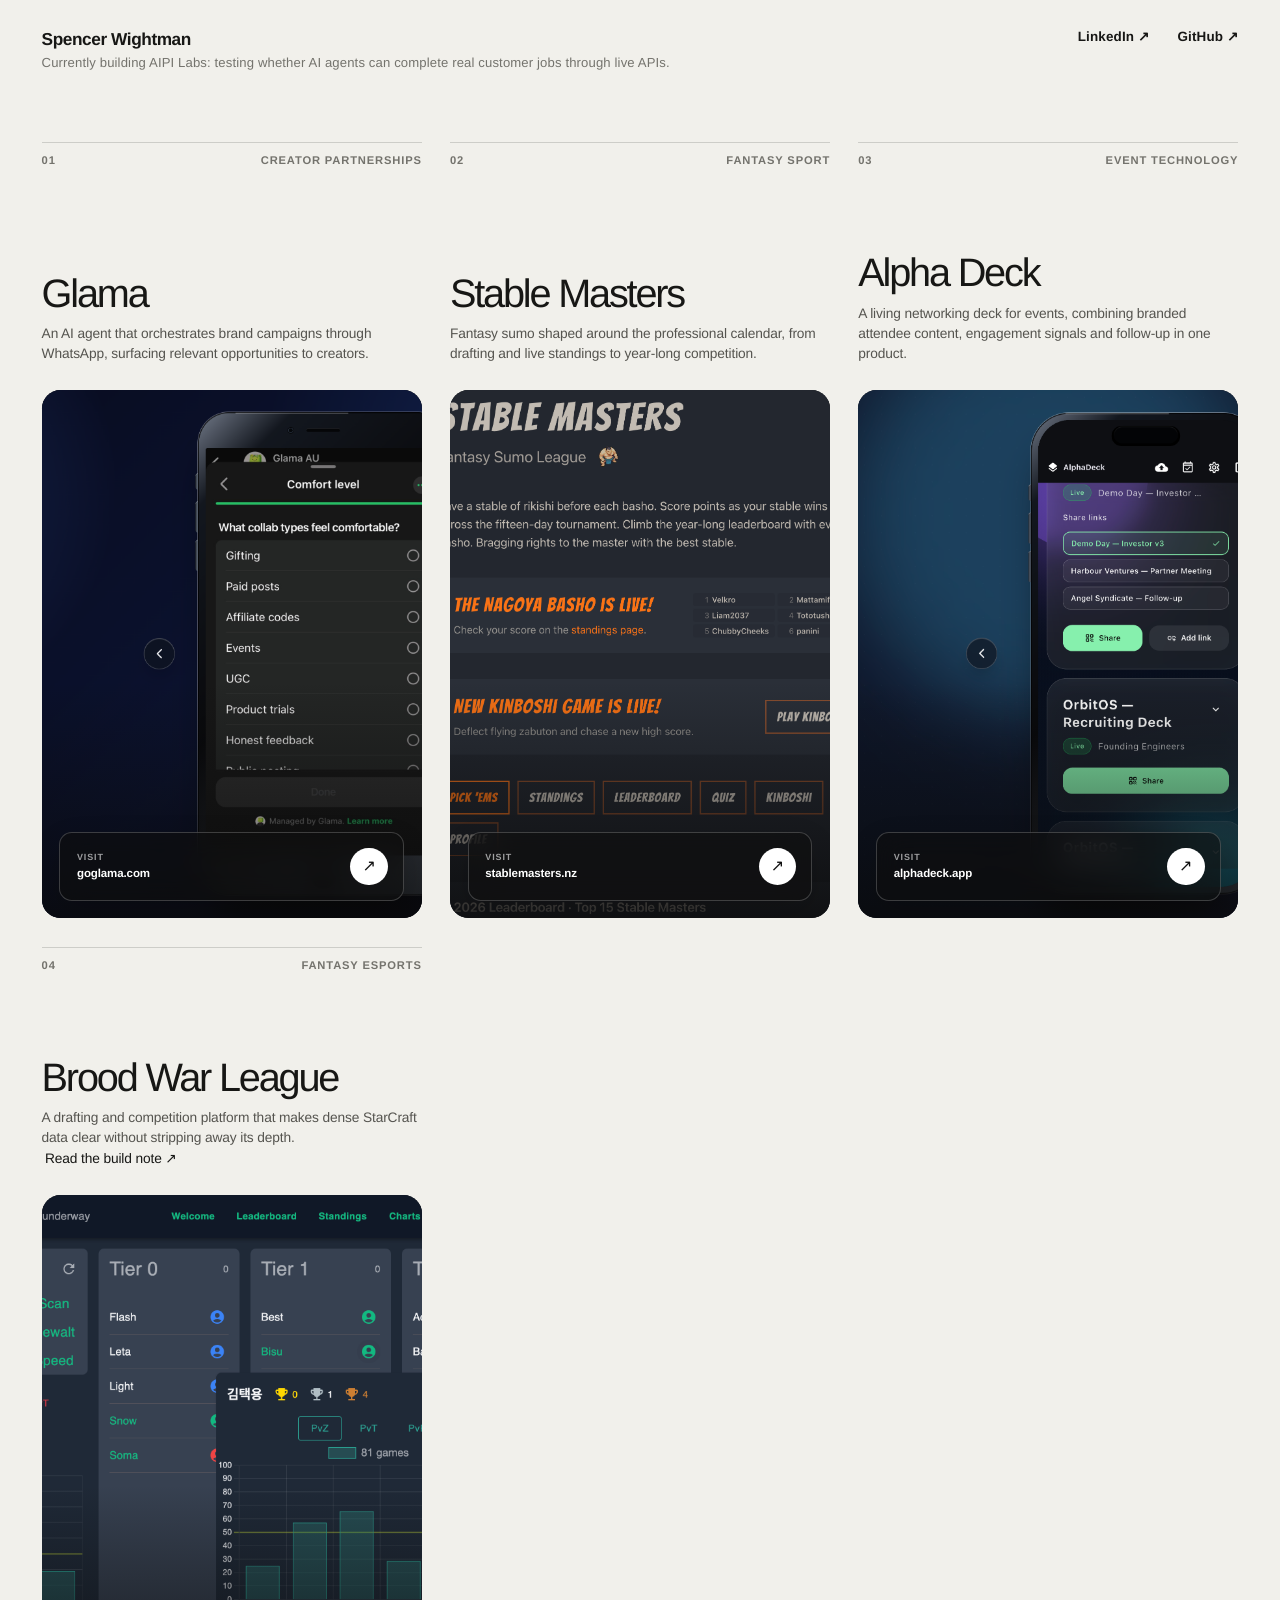
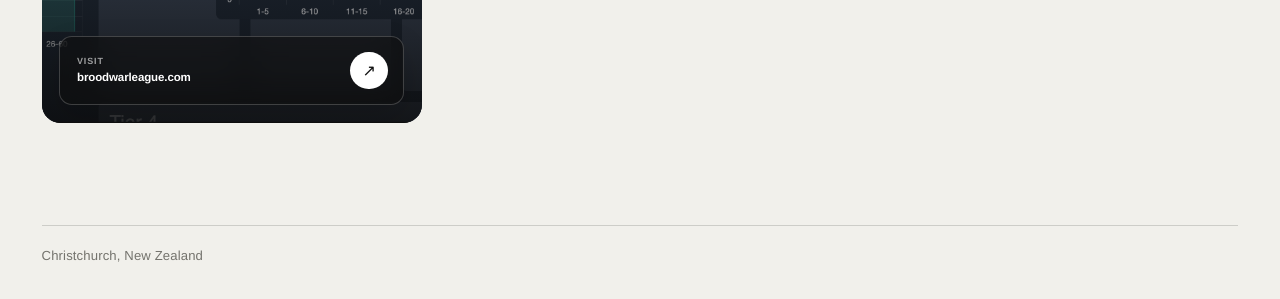
==== commit 5b60e799: "Use homepage screenshot for social previews" ====
--- a/index.html
+++ b/index.html
@@ -16,14 +16,17 @@
 		/>
 		<meta property="og:type" content="website" />
 		<meta property="og:url" content="https://spencerwightman.com/" />
-		<meta property="og:image" content="https://spencerwightman.com/images/og.png" />
+		<meta property="og:image" content="https://spencerwightman.com/images/og-homepage.png" />
+		<meta property="og:image:width" content="1920" />
+		<meta property="og:image:height" content="1008" />
+		<meta property="og:image:alt" content="Spencer Wightman's portfolio homepage featuring Glama, Stable Masters, Alpha Deck, and Brood War League." />
 		<meta name="twitter:card" content="summary_large_image" />
 		<meta name="twitter:title" content="Spencer Wightman — Selected work" />
 		<meta
 			name="twitter:description"
 			content="Products conceived, designed and built from idea to production."
 		/>
-		<meta name="twitter:image" content="https://spencerwightman.com/images/og.png" />
+		<meta name="twitter:image" content="https://spencerwightman.com/images/og-homepage.png" />
 		<title>Spencer Wightman — Selected work</title>
 		<link rel="stylesheet" href="assets/css/minimal.css" />
 	</head>
